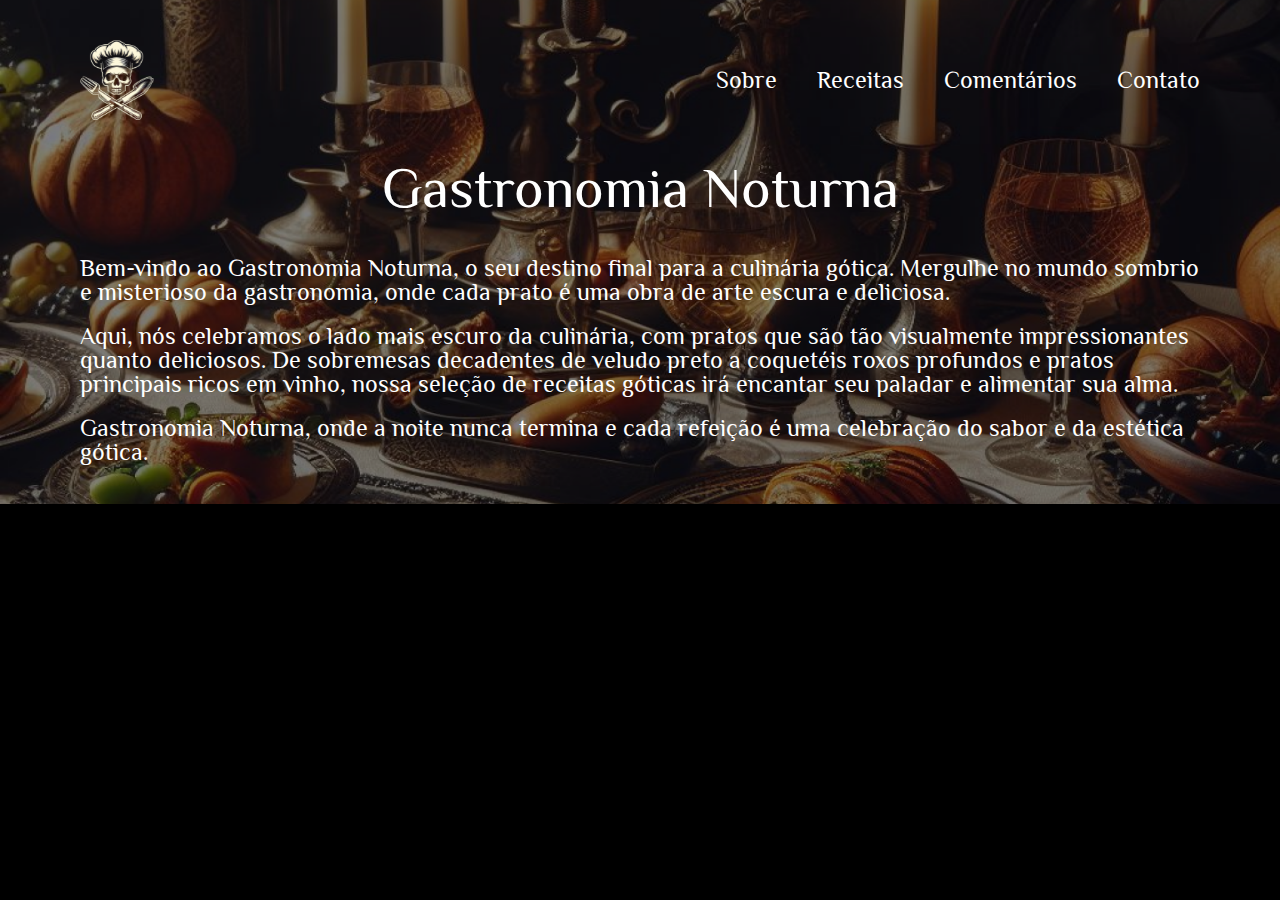
==== index.html @ 6b58239c "🐦‍⬛ Finished the header with responsive." ====
<!DOCTYPE html>
<html lang="pt-br">
<head>
    <link rel="stylesheet" href="./css/style.css">
    <link rel="shortcut icon" href="./img/logo.svg" type="image/x-icon">
    <link rel="preconnect" href="https://fonts.googleapis.com">
    <link rel="preconnect" href="https://fonts.gstatic.com" crossorigin>
    <link href="https://fonts.googleapis.com/css2?family=Philosopher:wght@400;700&family=Poiret+One&family=Poppins&display=swap" rel="stylesheet">
    <meta charset="UTF-8">
    <meta name="viewport" content="width=device-width, initial-scale=1.0">
    <title>Gastronomia Noturna</title>
</head>
<body>
    <header class="header-bg">
        <div class="container">
            <nav class="header">
                <a href="./">
                    <img src="./img/logo.svg" alt="Gastronomia Noturna">
                </a>
                <ul class="header-menu font-1-m color-00">
                    <li><a href="#about">Sobre</a></li>
                    <li><a href="#recipes">Receitas</a></li>
                    <li><a href="#comments">Comentários</a></li>
                    <li><a href="#contact">Contato</a></li>
                </ul>
            </nav>
            <div class="header-content">
                <h1 class="font-1-xl color-00">Gastronomia Noturna</h1>
                <p class="font-1-m color-00">Bem-vindo ao Gastronomia Noturna, o seu destino final para a culinária gótica. Mergulhe no mundo sombrio e misterioso da gastronomia, onde cada prato é uma obra de arte escura e deliciosa. </p>
                <p class="font-1-m color-00">Aqui, nós celebramos o lado mais escuro da culinária, com pratos que são tão visualmente impressionantes quanto deliciosos. De sobremesas decadentes de veludo preto a coquetéis roxos profundos e pratos principais ricos em vinho, nossa seleção de receitas góticas irá encantar seu paladar e alimentar sua alma.</p>
                <p class="font-1-m color-00">Gastronomia Noturna, onde a noite nunca termina e cada refeição é uma celebração do sabor e da estética gótica.</p>
            </div>
        </div>
    </header>
</body>
</html>
---- css/style.css ----
/* Estilos globais */

@import url(./global/global.css);
@import url(./global/header.css);
@import url(./global/footer.css);

/* Estilos de cor, tipografia e componentes */

@import url(./utilities/colors.css);
@import url(./utilities/components.css);
@import url(./utilities/typography.css);

/* Página interna de receitas */

@import url(./recipes/recipe-internal.css);
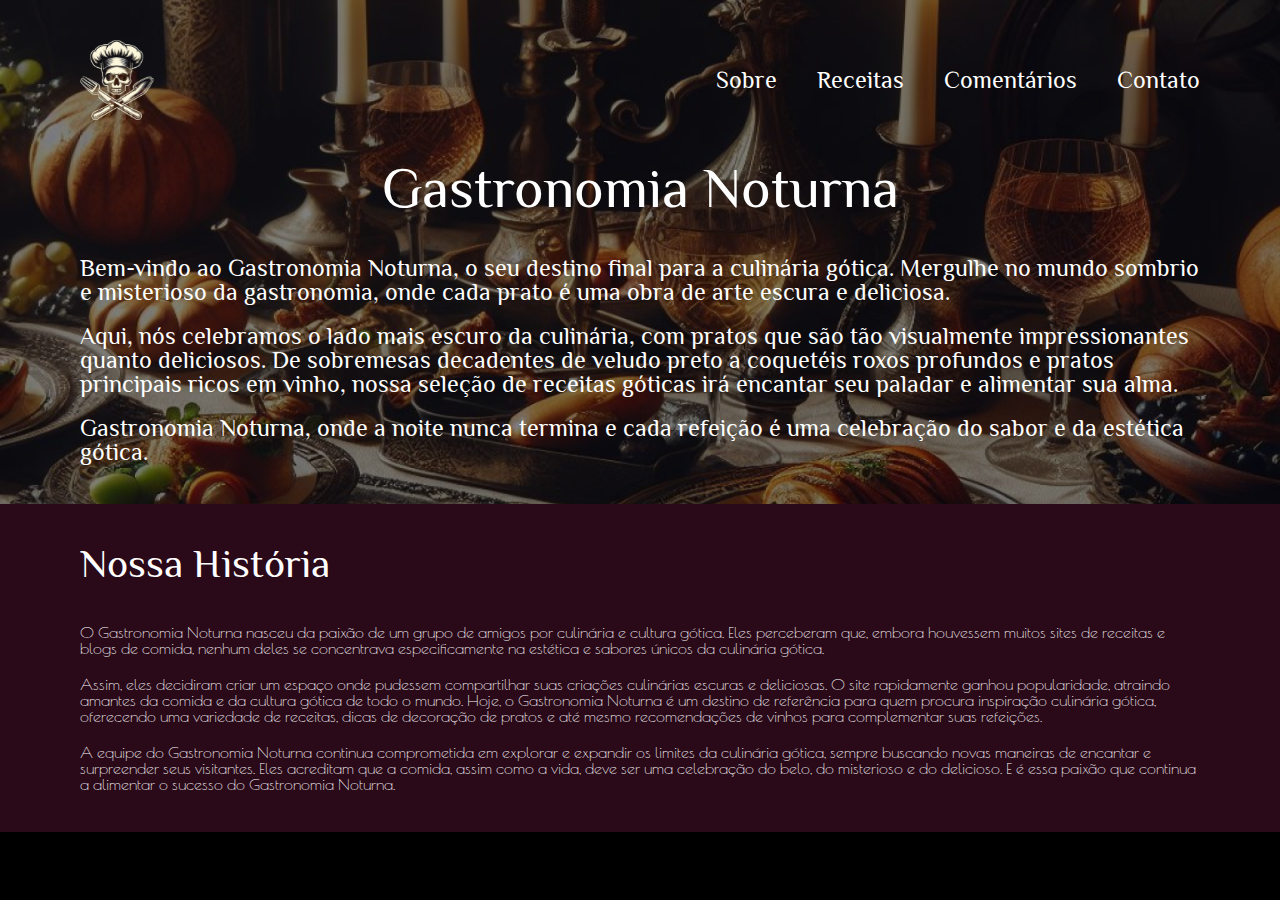
==== commit 215053ba: "🐦‍⬛ Finished the About session with responsive CSS." ====
--- a/index.html
+++ b/index.html
@@ -32,5 +32,15 @@
             </div>
         </div>
     </header>
+    <main>
+        <section class="about-bg">
+            <div class="about container">
+                <h2 class="font-1-l color-00">Nossa História</h2>
+                <p class="font-2-s color-00">O Gastronomia Noturna nasceu da paixão de um grupo de amigos por culinária e cultura gótica. Eles perceberam que, embora houvessem muitos sites de receitas e blogs de comida, nenhum deles se concentrava especificamente na estética e sabores únicos da culinária gótica.</p>
+                <p class="font-2-s color-00">Assim, eles decidiram criar um espaço onde pudessem compartilhar suas criações culinárias escuras e deliciosas. O site rapidamente ganhou popularidade, atraindo amantes da comida e da cultura gótica de todo o mundo. Hoje, o Gastronomia Noturna é um destino de referência para quem procura inspiração culinária gótica, oferecendo uma variedade de receitas, dicas de decoração de pratos e até mesmo recomendações de vinhos para complementar suas refeições.</p>
+                <p class="font-2-s color-00">A equipe do Gastronomia Noturna continua comprometida em explorar e expandir os limites da culinária gótica, sempre buscando novas maneiras de encantar e surpreender seus visitantes. Eles acreditam que a comida, assim como a vida, deve ser uma celebração do belo, do misterioso e do delicioso. E é essa paixão que continua a alimentar o sucesso do Gastronomia Noturna.</p>
+            </div>
+        </section>
+    </main>
 </body>
 </html>--- a/css/style.css
+++ b/css/style.css
@@ -10,6 +10,10 @@
 @import url(./utilities/components.css);
 @import url(./utilities/typography.css);
 
+/* Home */
+
+@import url(./home/about.css);
+
 /* Página interna de receitas */
 
 @import url(./recipes/recipe-internal.css);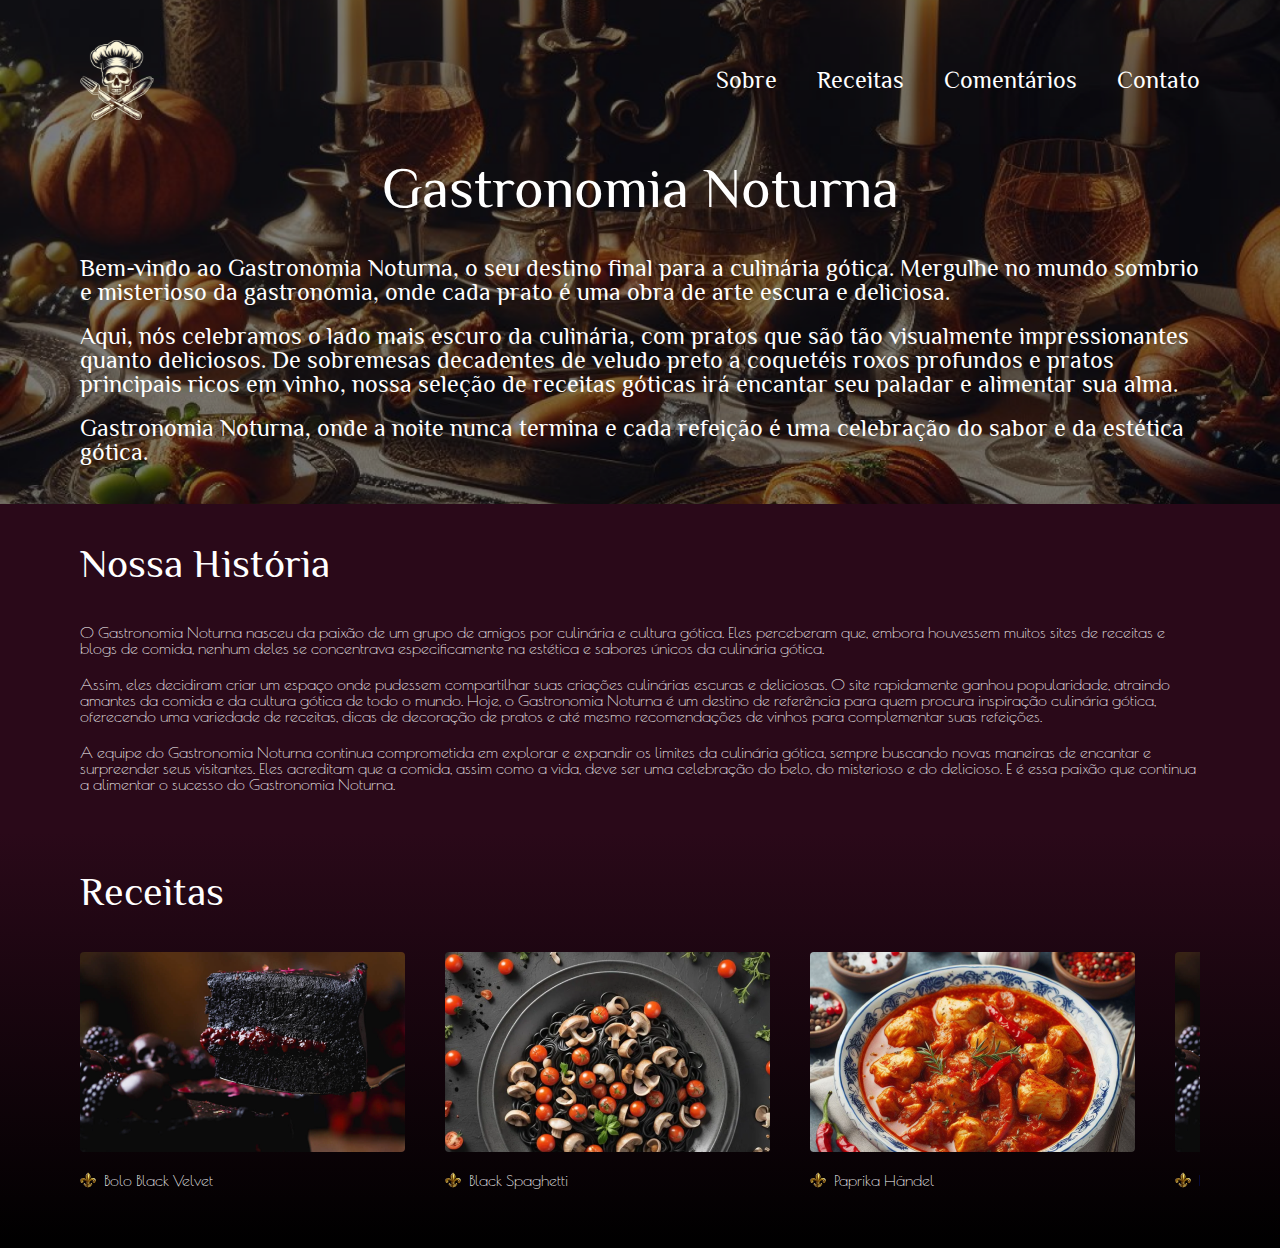
==== commit ccb6b100: "🐦‍⬛ Finished the Recipes  session with responsive CSS." ====
--- a/index.html
+++ b/index.html
@@ -41,6 +41,49 @@
                 <p class="font-2-s color-00">A equipe do Gastronomia Noturna continua comprometida em explorar e expandir os limites da culinária gótica, sempre buscando novas maneiras de encantar e surpreender seus visitantes. Eles acreditam que a comida, assim como a vida, deve ser uma celebração do belo, do misterioso e do delicioso. E é essa paixão que continua a alimentar o sucesso do Gastronomia Noturna.</p>
             </div>
         </section>
+        <section class="recipes-bg">
+            <div class="recipes container">
+                <h2 class="font-1-l color-00">Receitas</h2>
+                <div class="recipes-carousel">
+                    <a href="./black-velvet">
+                        <figure>
+                            <img src="./img/black-velvet.png" alt="bolo black velvet">
+                        </figure>
+                        <h3 class="font-2-s color-00">Bolo Black Velvet</h3>
+                    </a>
+                    <a href="./black-velvet">
+                        <figure>
+                            <img src="./img/black-spaghetti.png" alt="black spaghetti">
+                        </figure>
+                        <h3 class="font-2-s color-00">Black Spaghetti</h3>
+                    </a>
+                    <a href="./black-velvet">
+                        <figure>
+                            <img src="./img/paprika-handel.png" alt="paprika händel">
+                        </figure>
+                        <h3 class="font-2-s color-00">Paprika Händel</h3>
+                    </a>
+                    <a href="./black-velvet">
+                        <figure>
+                            <img src="./img/black-velvet.png" alt="bolo black velvet">
+                        </figure>
+                        <h3 class="font-2-s color-00">Bolo Black Velvet</h3>
+                    </a>
+                    <a href="./black-velvet">
+                        <figure>
+                            <img src="./img/black-spaghetti.png" alt="black spaghetti">
+                        </figure>
+                        <h3 class="font-2-s color-00">Black Spaghetti</h3>
+                    </a>
+                    <a href="./black-velvet">
+                        <figure>
+                            <img src="./img/paprika-handel.png" alt="paprika händel">
+                        </figure>
+                        <h3 class="font-2-s color-00">Paprika Händel</h3>
+                    </a>
+                </div>
+            </div>
+        </section>
     </main>
 </body>
 </html>--- a/css/style.css
+++ b/css/style.css
@@ -13,6 +13,7 @@
 /* Home */
 
 @import url(./home/about.css);
+@import url(./home/recipes.css);
 
 /* Página interna de receitas */
 
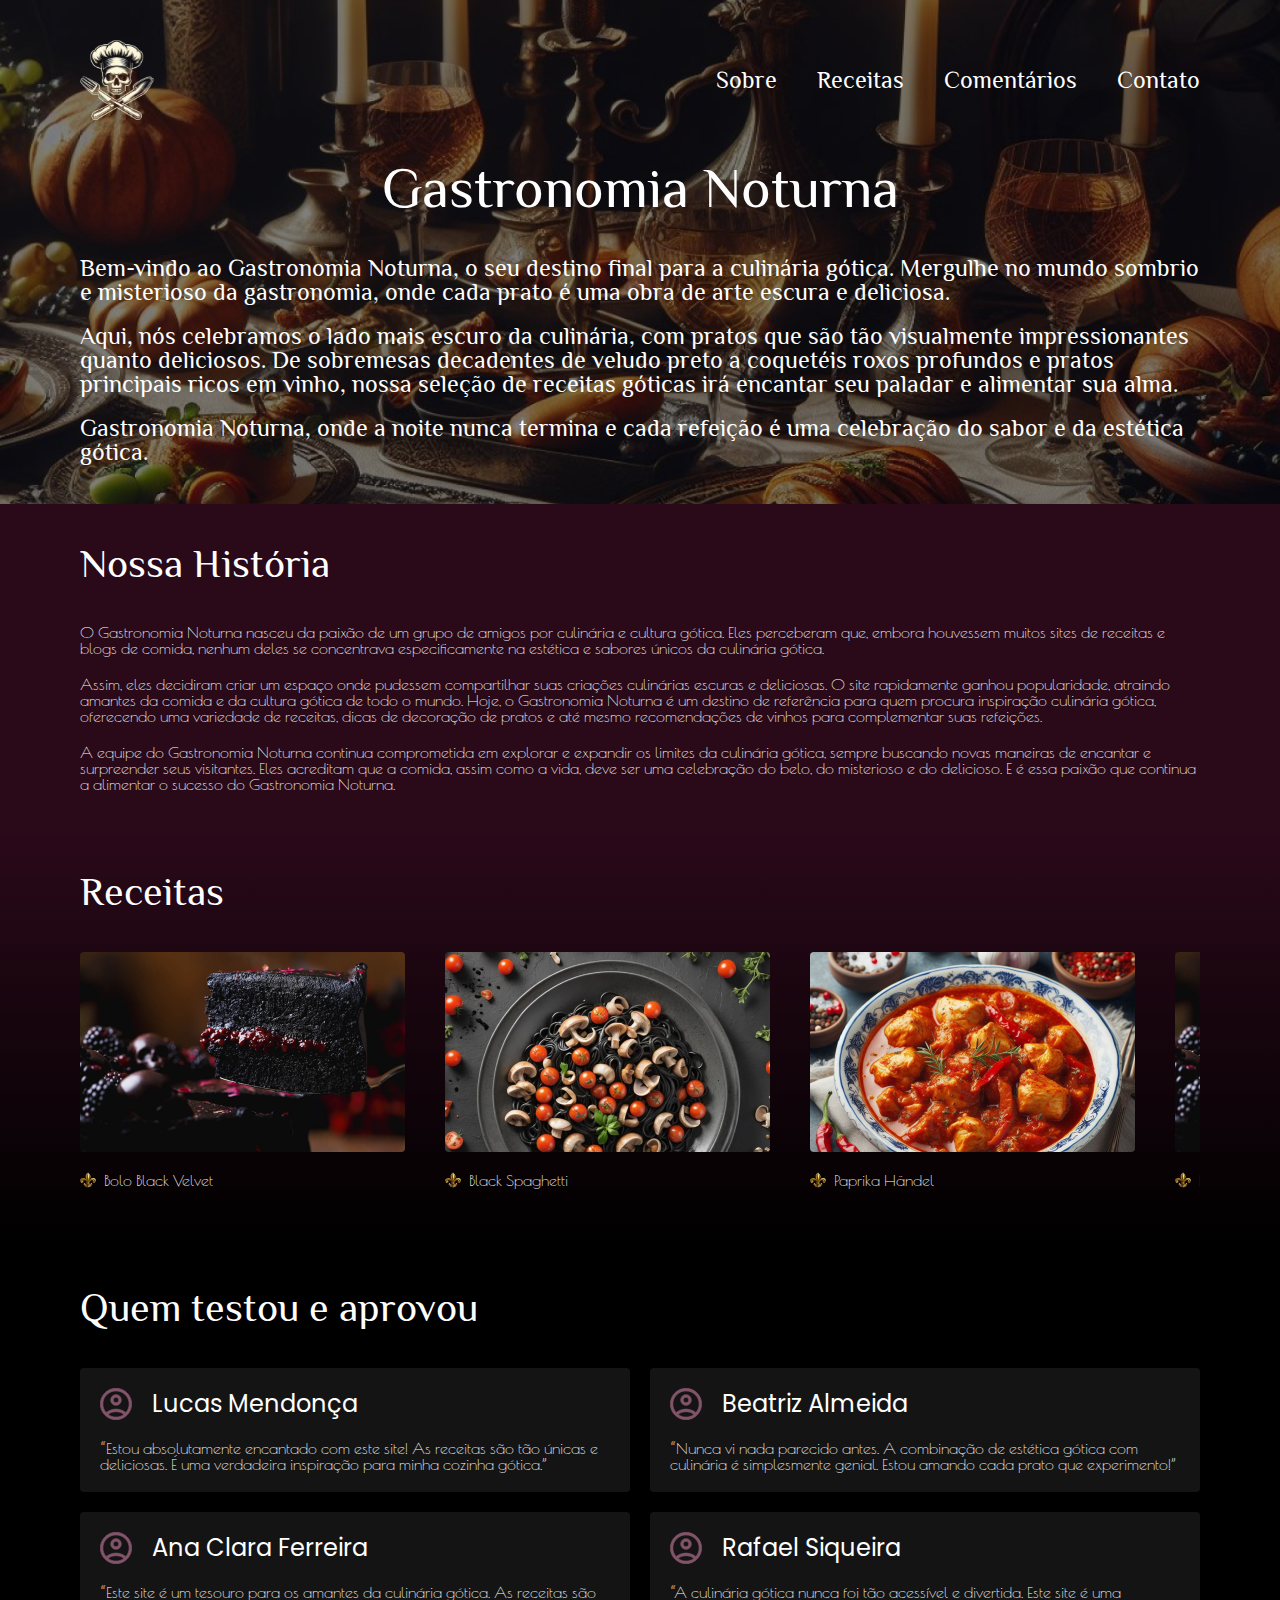
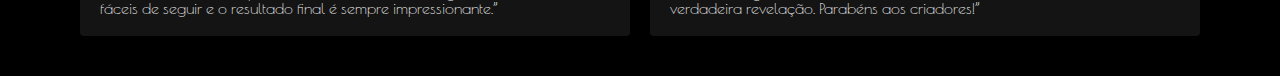
==== commit 730f7b1c: "🐦‍⬛ Finished the Comments  session with responsive CSS." ====
--- a/index.html
+++ b/index.html
@@ -84,6 +84,33 @@
                 </div>
             </div>
         </section>
+        <section class="comments-bg">
+            <div class="comments container">
+                <h2 class="font-1-l color-00">Quem testou e aprovou</h2>
+                <div class="comments-content">
+                    <div class="comments-card">
+                        <img src="./img/icons/dec-2.svg" alt="profile">
+                        <h4 class="font-3-m color-00">Lucas Mendonça</h4>
+                        <p class="font-2-s color-00">“Estou absolutamente encantado com este site! As receitas são tão únicas e deliciosas. É uma verdadeira inspiração para minha cozinha gótica.”</p>
+                    </div>
+                    <div class="comments-card">
+                        <img src="./img/icons/dec-2.svg" alt="profile">
+                        <h4 class="font-3-m color-00">Beatriz Almeida</h4>
+                        <p class="font-2-s color-00">“Nunca vi nada parecido antes. A combinação de estética gótica com culinária é simplesmente genial. Estou amando cada prato que experimento!”</p>
+                    </div>
+                    <div class="comments-card">
+                        <img src="./img/icons/dec-2.svg" alt="profile">
+                        <h4 class="font-3-m color-00">Ana Clara Ferreira</h4>
+                        <p class="font-2-s color-00">“Este site é um tesouro para os amantes da culinária gótica. As receitas são fáceis de seguir e o resultado final é sempre impressionante.”</p>
+                    </div>
+                    <div class="comments-card">
+                        <img src="./img/icons/dec-2.svg" alt="profile">
+                        <h4 class="font-3-m color-00">Rafael Siqueira</h4>
+                        <p class="font-2-s color-00">“A culinária gótica nunca foi tão acessível e divertida. Este site é uma verdadeira revelação. Parabéns aos criadores!”</p>
+                    </div>
+                </div>
+            </div>
+        </section>
     </main>
 </body>
 </html>--- a/css/style.css
+++ b/css/style.css
@@ -14,6 +14,7 @@
 
 @import url(./home/about.css);
 @import url(./home/recipes.css);
+@import url(./home/comments.css);
 
 /* Página interna de receitas */
 
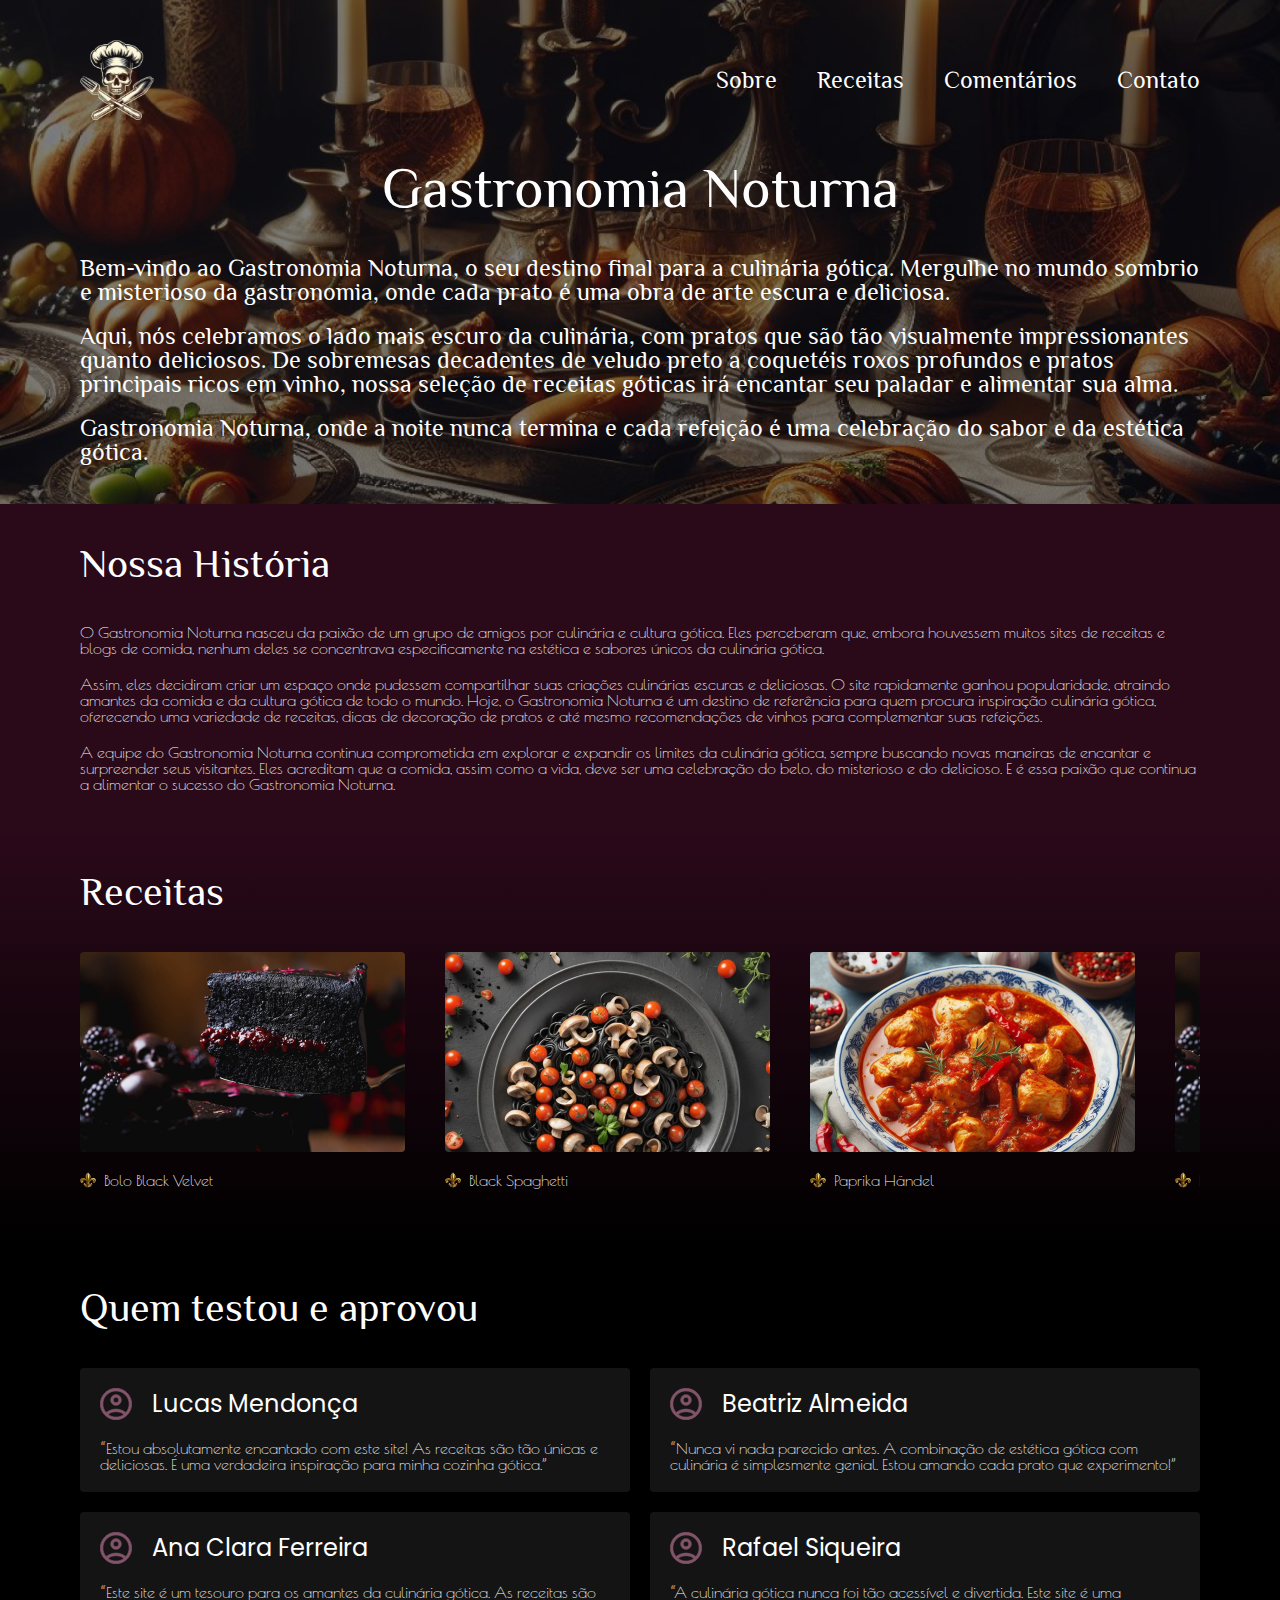
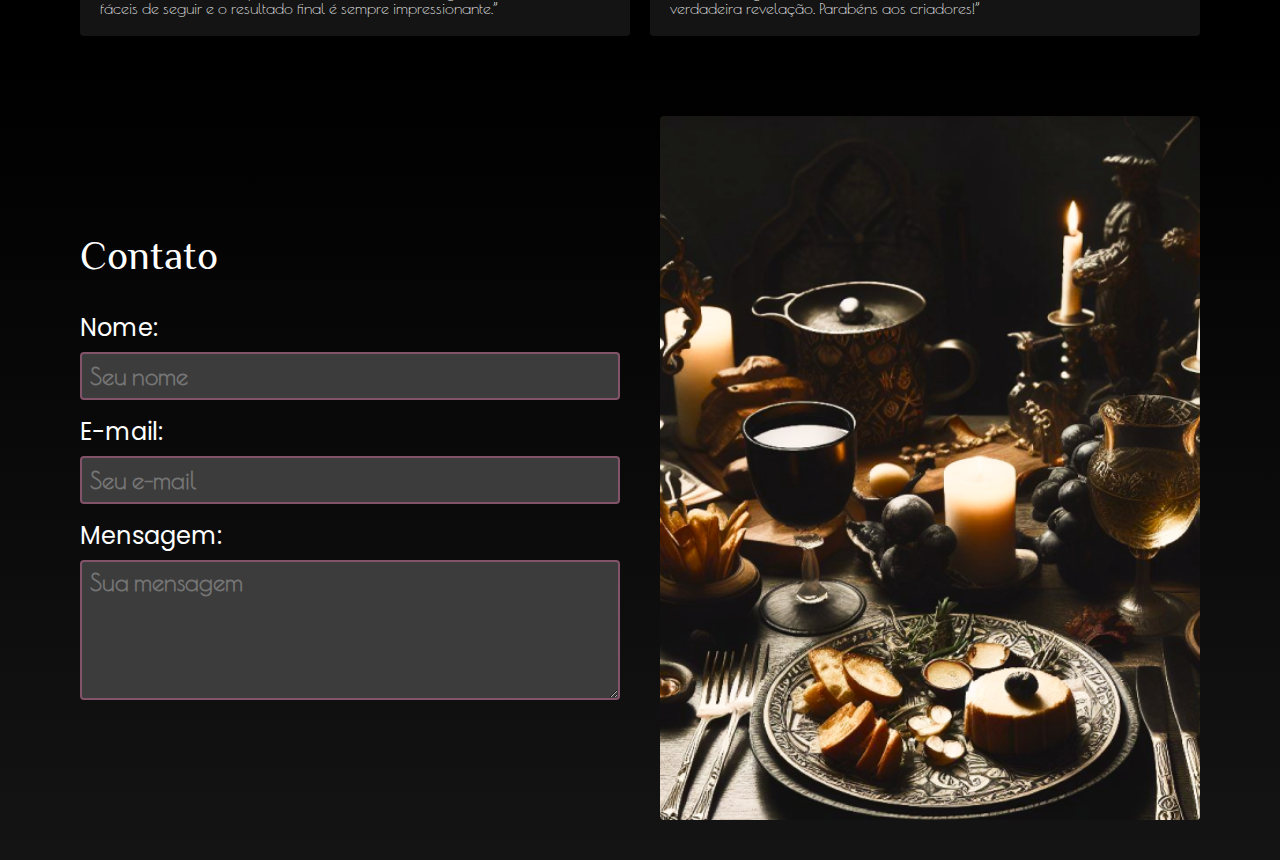
==== commit 52b053ad: "🐦‍⬛ Finished the Contact  session with responsive CSS." ====
--- a/index.html
+++ b/index.html
@@ -34,7 +34,7 @@
     </header>
     <main>
         <section class="about-bg">
-            <div class="about container">
+            <div class="about container" id="about">
                 <h2 class="font-1-l color-00">Nossa História</h2>
                 <p class="font-2-s color-00">O Gastronomia Noturna nasceu da paixão de um grupo de amigos por culinária e cultura gótica. Eles perceberam que, embora houvessem muitos sites de receitas e blogs de comida, nenhum deles se concentrava especificamente na estética e sabores únicos da culinária gótica.</p>
                 <p class="font-2-s color-00">Assim, eles decidiram criar um espaço onde pudessem compartilhar suas criações culinárias escuras e deliciosas. O site rapidamente ganhou popularidade, atraindo amantes da comida e da cultura gótica de todo o mundo. Hoje, o Gastronomia Noturna é um destino de referência para quem procura inspiração culinária gótica, oferecendo uma variedade de receitas, dicas de decoração de pratos e até mesmo recomendações de vinhos para complementar suas refeições.</p>
@@ -42,7 +42,7 @@
             </div>
         </section>
         <section class="recipes-bg">
-            <div class="recipes container">
+            <div class="recipes container" id="recipes">
                 <h2 class="font-1-l color-00">Receitas</h2>
                 <div class="recipes-carousel">
                     <a href="./black-velvet">
@@ -85,7 +85,7 @@
             </div>
         </section>
         <section class="comments-bg">
-            <div class="comments container">
+            <div class="comments container" id="comments">
                 <h2 class="font-1-l color-00">Quem testou e aprovou</h2>
                 <div class="comments-content">
                     <div class="comments-card">
@@ -111,6 +111,28 @@
                 </div>
             </div>
         </section>
+        <section class="contact-bg">
+            <div class="contact container" id="contact">
+                <form action="./" class="contact-form color-00">
+                    <h2 class="font-1-l">Contato</h2>
+                    <div>
+                        <label for="name" class="font-3-m color-00">Nome:</label>
+                        <input type="text" id="name" placeholder="Seu nome" class="font-2-mb">
+                    </div>
+                    <div>
+                        <label for="email" class="font-3-m color-00">E-mail:</label>
+                        <input type="email" id="email" placeholder="Seu e-mail" class="font-2-mb">
+                    </div>
+                    <div>
+                        <label for="message" class="font-3-m color-00">Mensagem:</label>
+                        <textarea rows="5" id="message" placeholder="Sua mensagem" class="font-2-mb"></textarea>
+                    </div>
+                </form>
+                <div class="contact-img">
+                    <img src="./img/contact-img.png" alt="">
+                </div>
+            </div>
+        </section>
     </main>
 </body>
 </html>--- a/css/style.css
+++ b/css/style.css
@@ -15,6 +15,8 @@
 @import url(./home/about.css);
 @import url(./home/recipes.css);
 @import url(./home/comments.css);
+@import url(./home/contact.css);
+
 
 /* Página interna de receitas */
 
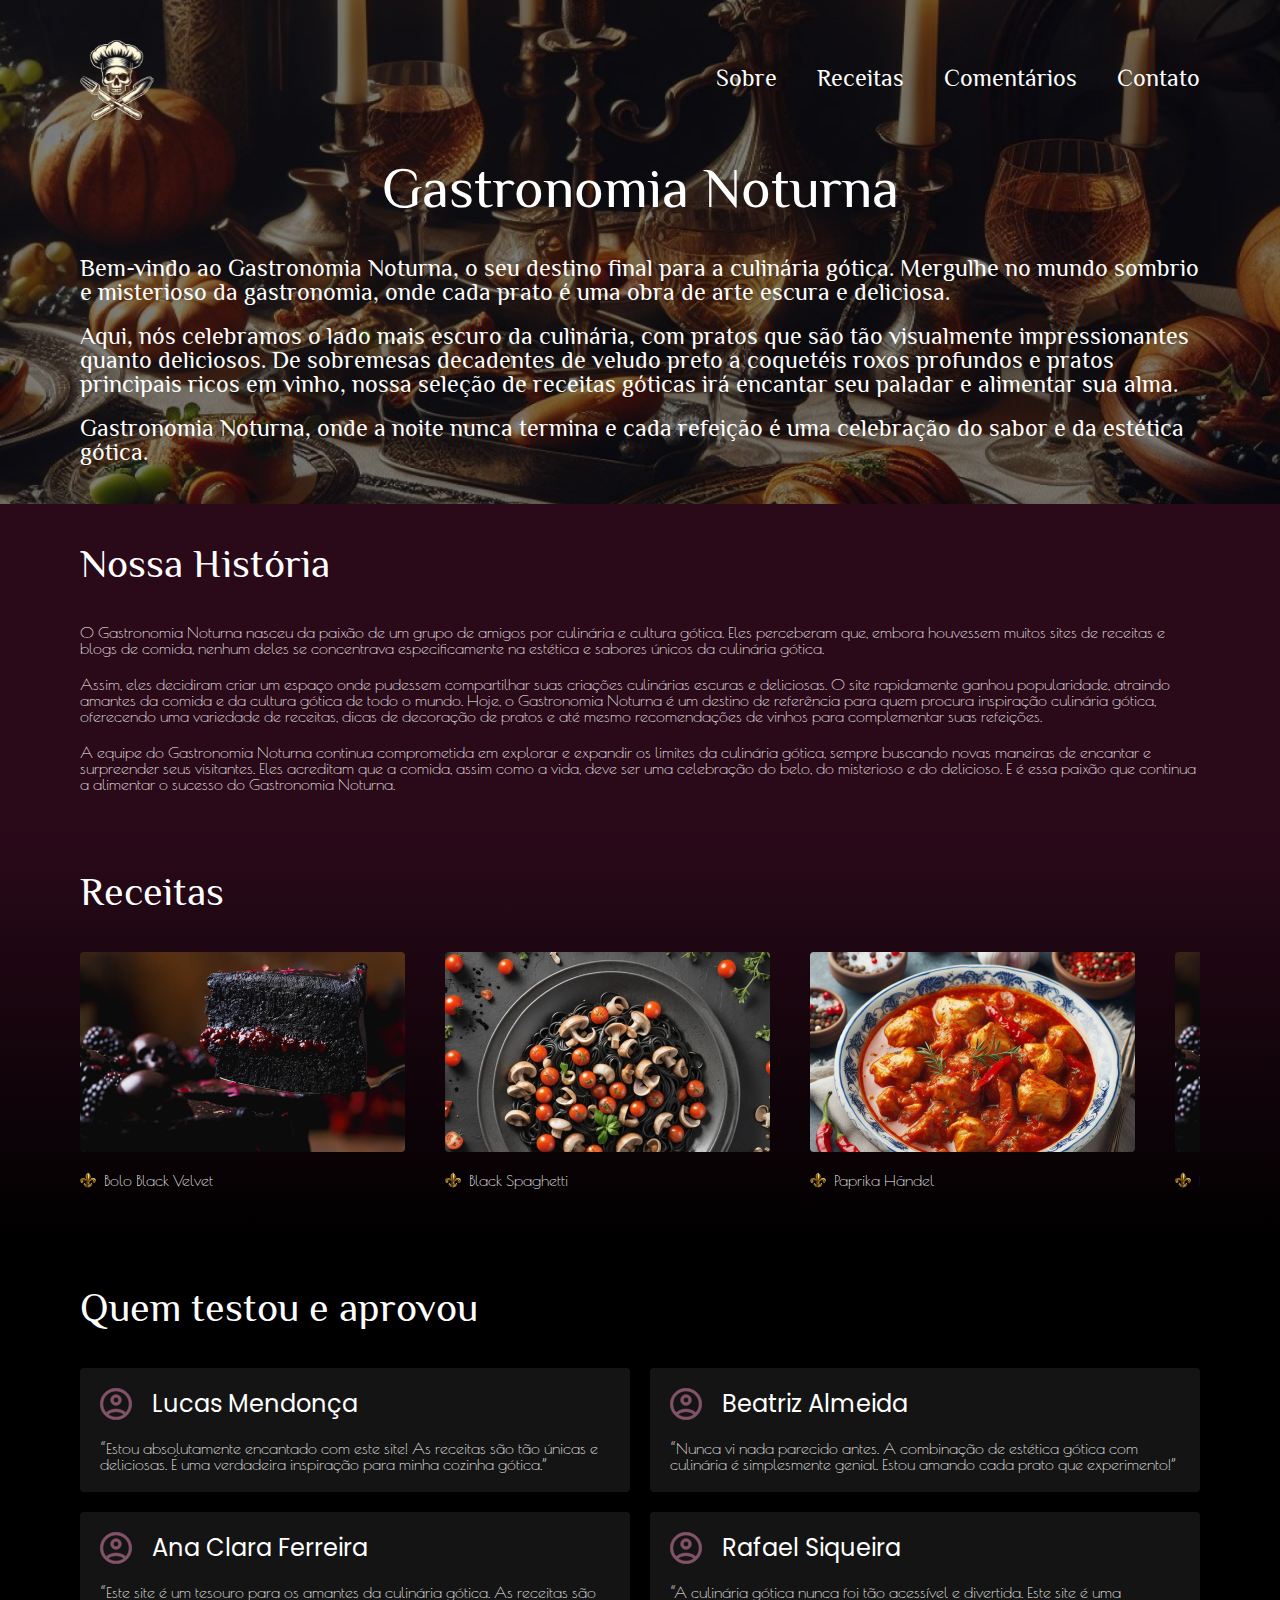
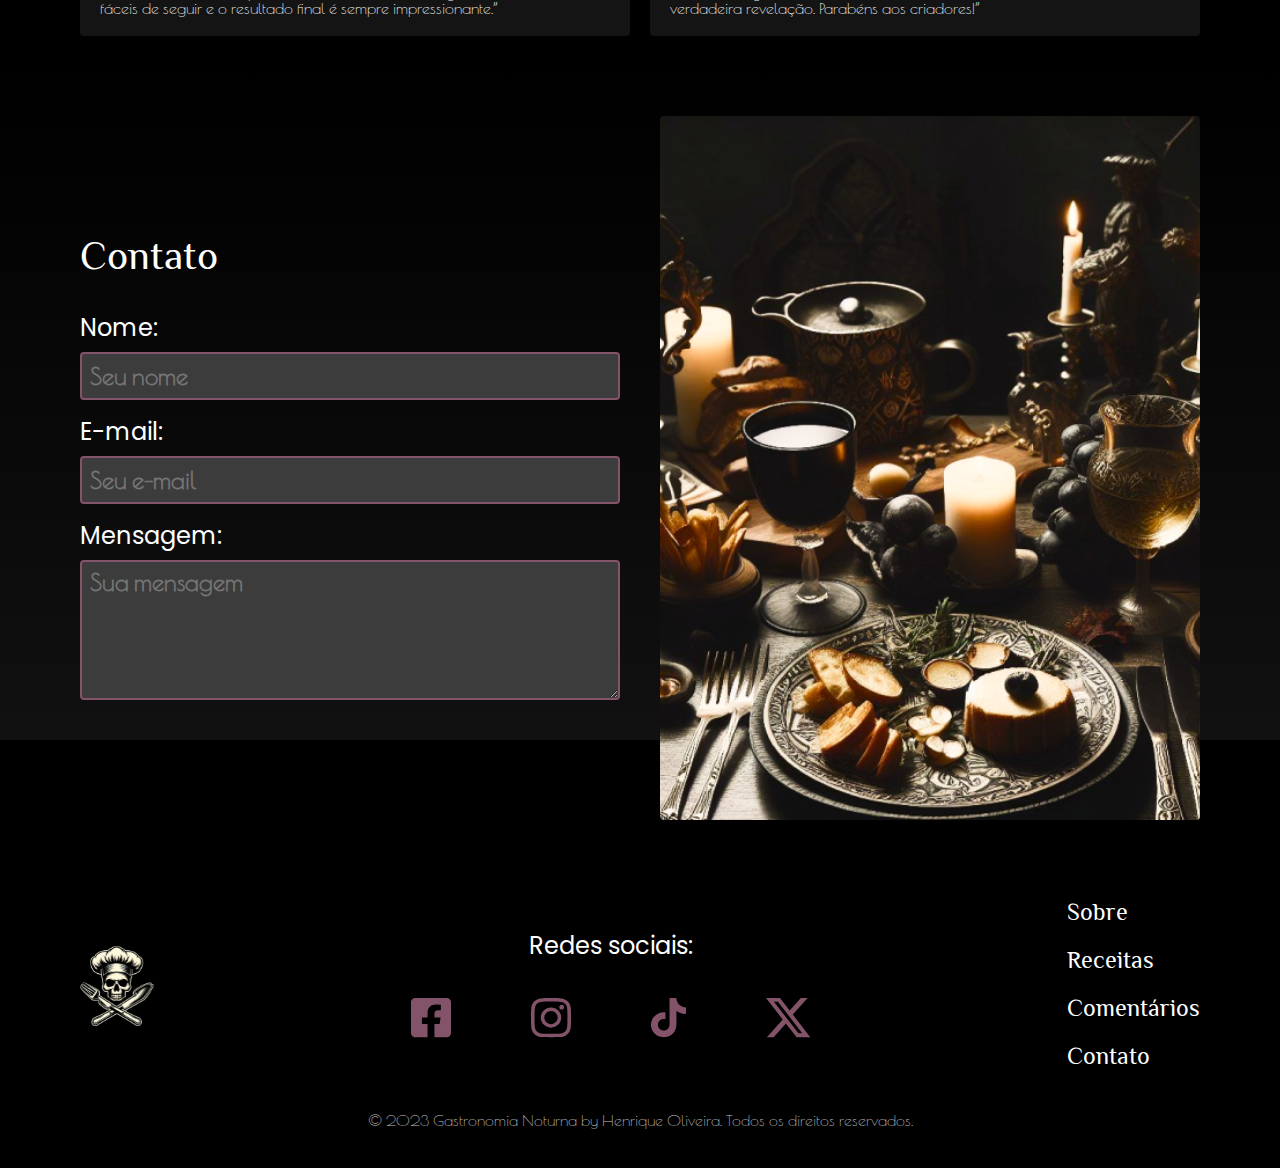
==== commit 0651d727: "🐦‍⬛ Added some styles to the Contact section. Finished the Footer with responsive CSS." ====
--- a/index.html
+++ b/index.html
@@ -117,15 +117,15 @@
                     <h2 class="font-1-l">Contato</h2>
                     <div>
                         <label for="name" class="font-3-m color-00">Nome:</label>
-                        <input type="text" id="name" placeholder="Seu nome" class="font-2-mb">
+                        <input type="text" id="name" placeholder="Seu nome" class="font-2-m">
                     </div>
                     <div>
                         <label for="email" class="font-3-m color-00">E-mail:</label>
-                        <input type="email" id="email" placeholder="Seu e-mail" class="font-2-mb">
+                        <input type="email" id="email" placeholder="Seu e-mail" class="font-2-m">
                     </div>
                     <div>
                         <label for="message" class="font-3-m color-00">Mensagem:</label>
-                        <textarea rows="5" id="message" placeholder="Sua mensagem" class="font-2-mb"></textarea>
+                        <textarea rows="5" id="message" placeholder="Sua mensagem" class="font-2-m color-00"></textarea>
                     </div>
                 </form>
                 <div class="contact-img">
@@ -134,5 +134,29 @@
             </div>
         </section>
     </main>
+    <footer class="footer-bg">
+        <div class="footer container">
+            <a href="./">
+                <img src="./img/logo.svg" alt="">
+            </a>
+            <div class="footer-social">
+                <h2 class="font-3-m color-00">Redes sociais:</h2>
+                <div class="footer-nav">
+                    <a href=""><img src="./img/icons/facebook.svg" alt="facebook"></a>
+                    <a href=""><img src="./img/icons/instagram.svg" alt="instagram"></a>
+                    <a href=""><img src="./img/icons/tiktok.svg" alt="tiktok"></a>
+                    <a href=""><img src="./img/icons/twitter.svg" alt="twitter"></a>
+                </div>
+            </div>
+            <ul class="footer-menu font-1-m color-00">
+                <li><a href="#about">Sobre</a></li>
+                <li><a href="#recipes">Receitas</a></li>
+                <li><a href="#comments">Comentários</a></li>
+                <li><a href="#contact">Contato</a></li>
+            </ul>
+
+        </div>
+        <p class="font-2-s color-00">© 2023 Gastronomia Noturna by Henrique Oliveira. Todos os direitos reservados.</p>
+    </footer>
 </body>
 </html>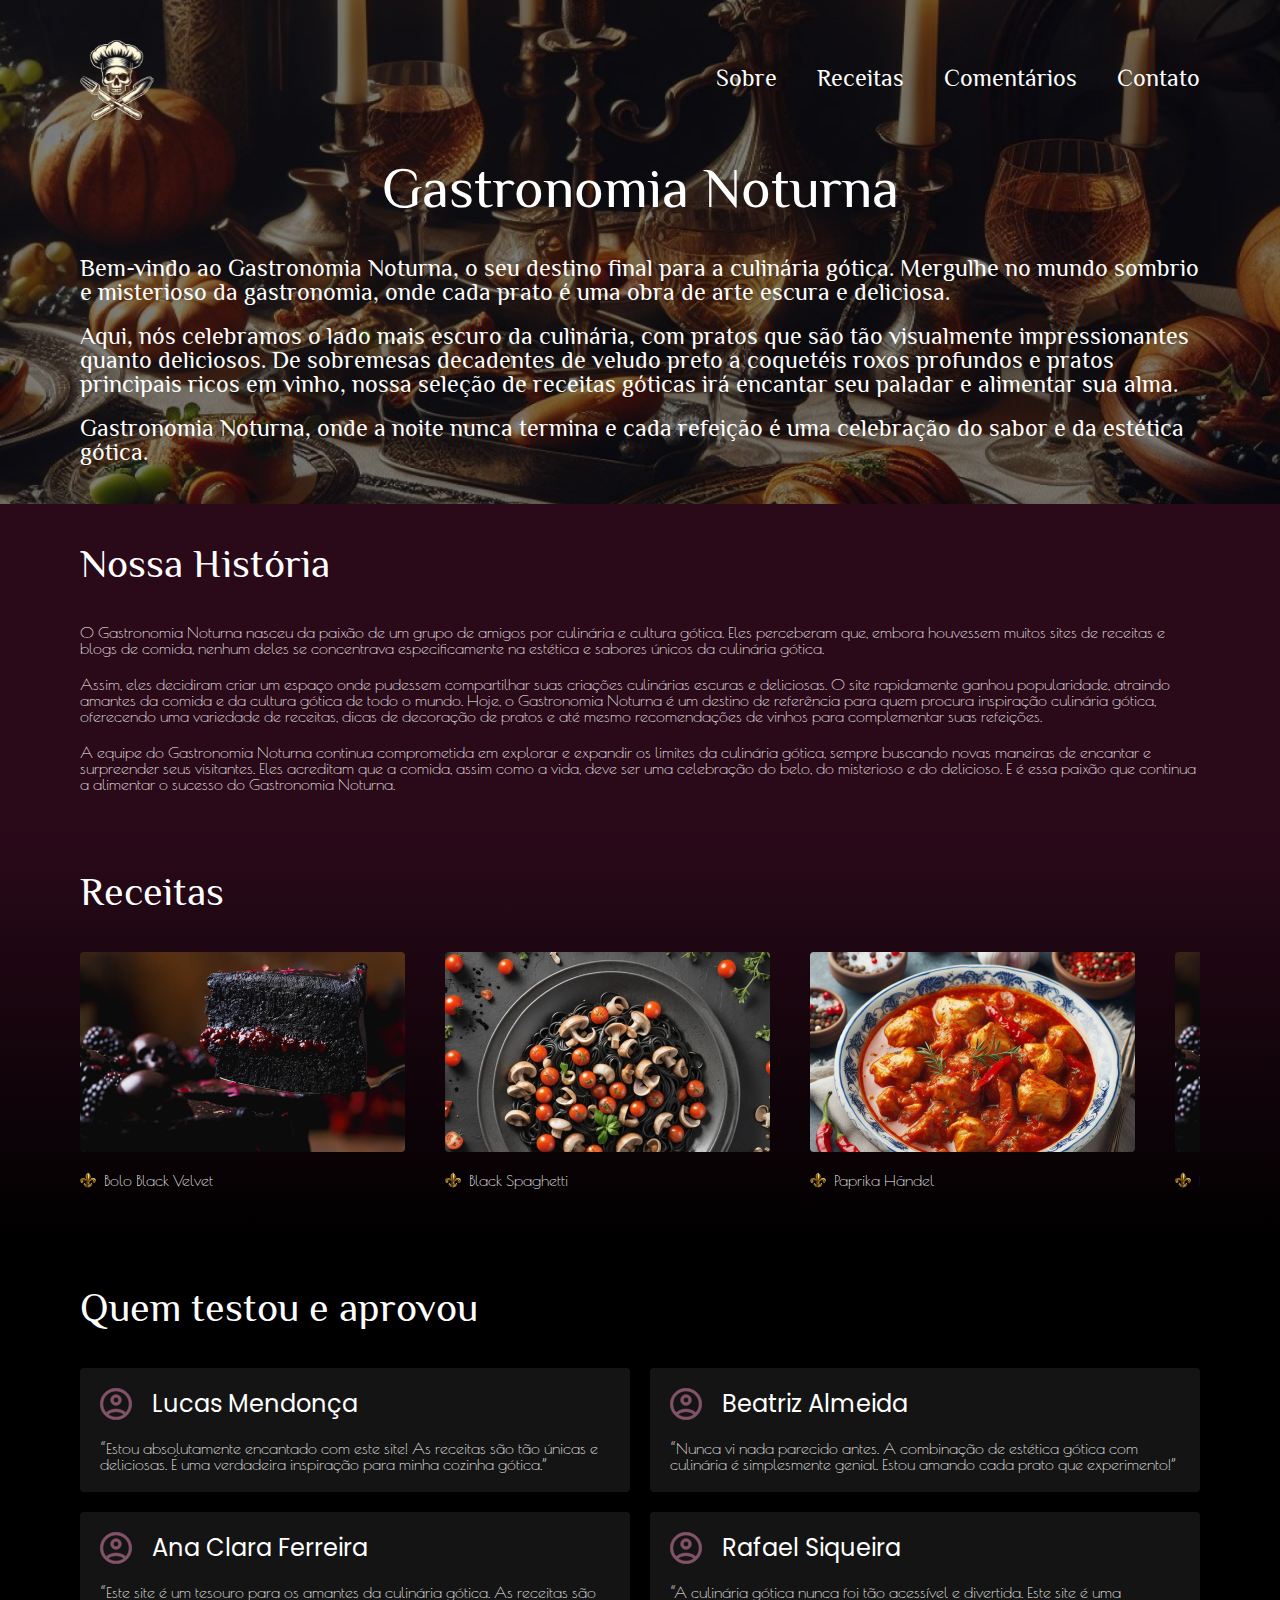
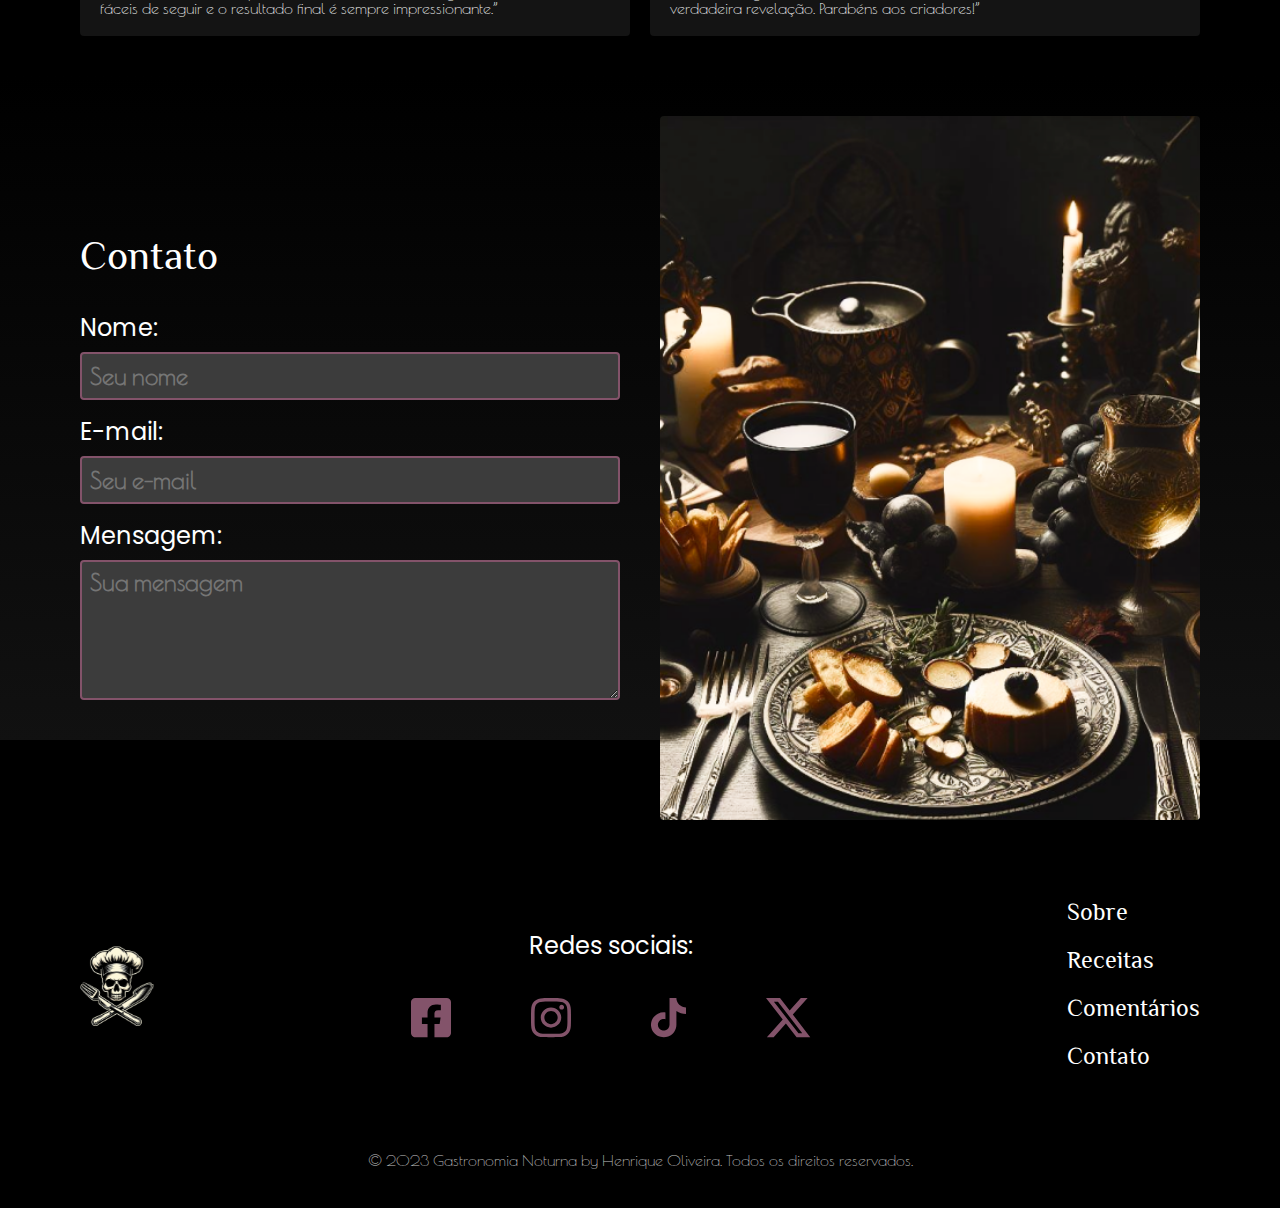
==== commit 180b0411: "🐦‍⬛ Started the Recipes Internal page." ====
--- a/index.html
+++ b/index.html
@@ -45,7 +45,7 @@
             <div class="recipes container" id="recipes">
                 <h2 class="font-1-l color-00">Receitas</h2>
                 <div class="recipes-carousel">
-                    <a href="./black-velvet">
+                    <a href="./recipes/black-velvet.html">
                         <figure>
                             <img src="./img/black-velvet.png" alt="bolo black velvet">
                         </figure>
@@ -154,9 +154,8 @@
                 <li><a href="#comments">Comentários</a></li>
                 <li><a href="#contact">Contato</a></li>
             </ul>
-
         </div>
-        <p class="font-2-s color-00">© 2023 Gastronomia Noturna by Henrique Oliveira. Todos os direitos reservados.</p>
+        <p class="font-2-s color-00 container">© 2023 Gastronomia Noturna by Henrique Oliveira. Todos os direitos reservados.</p>
     </footer>
 </body>
 </html>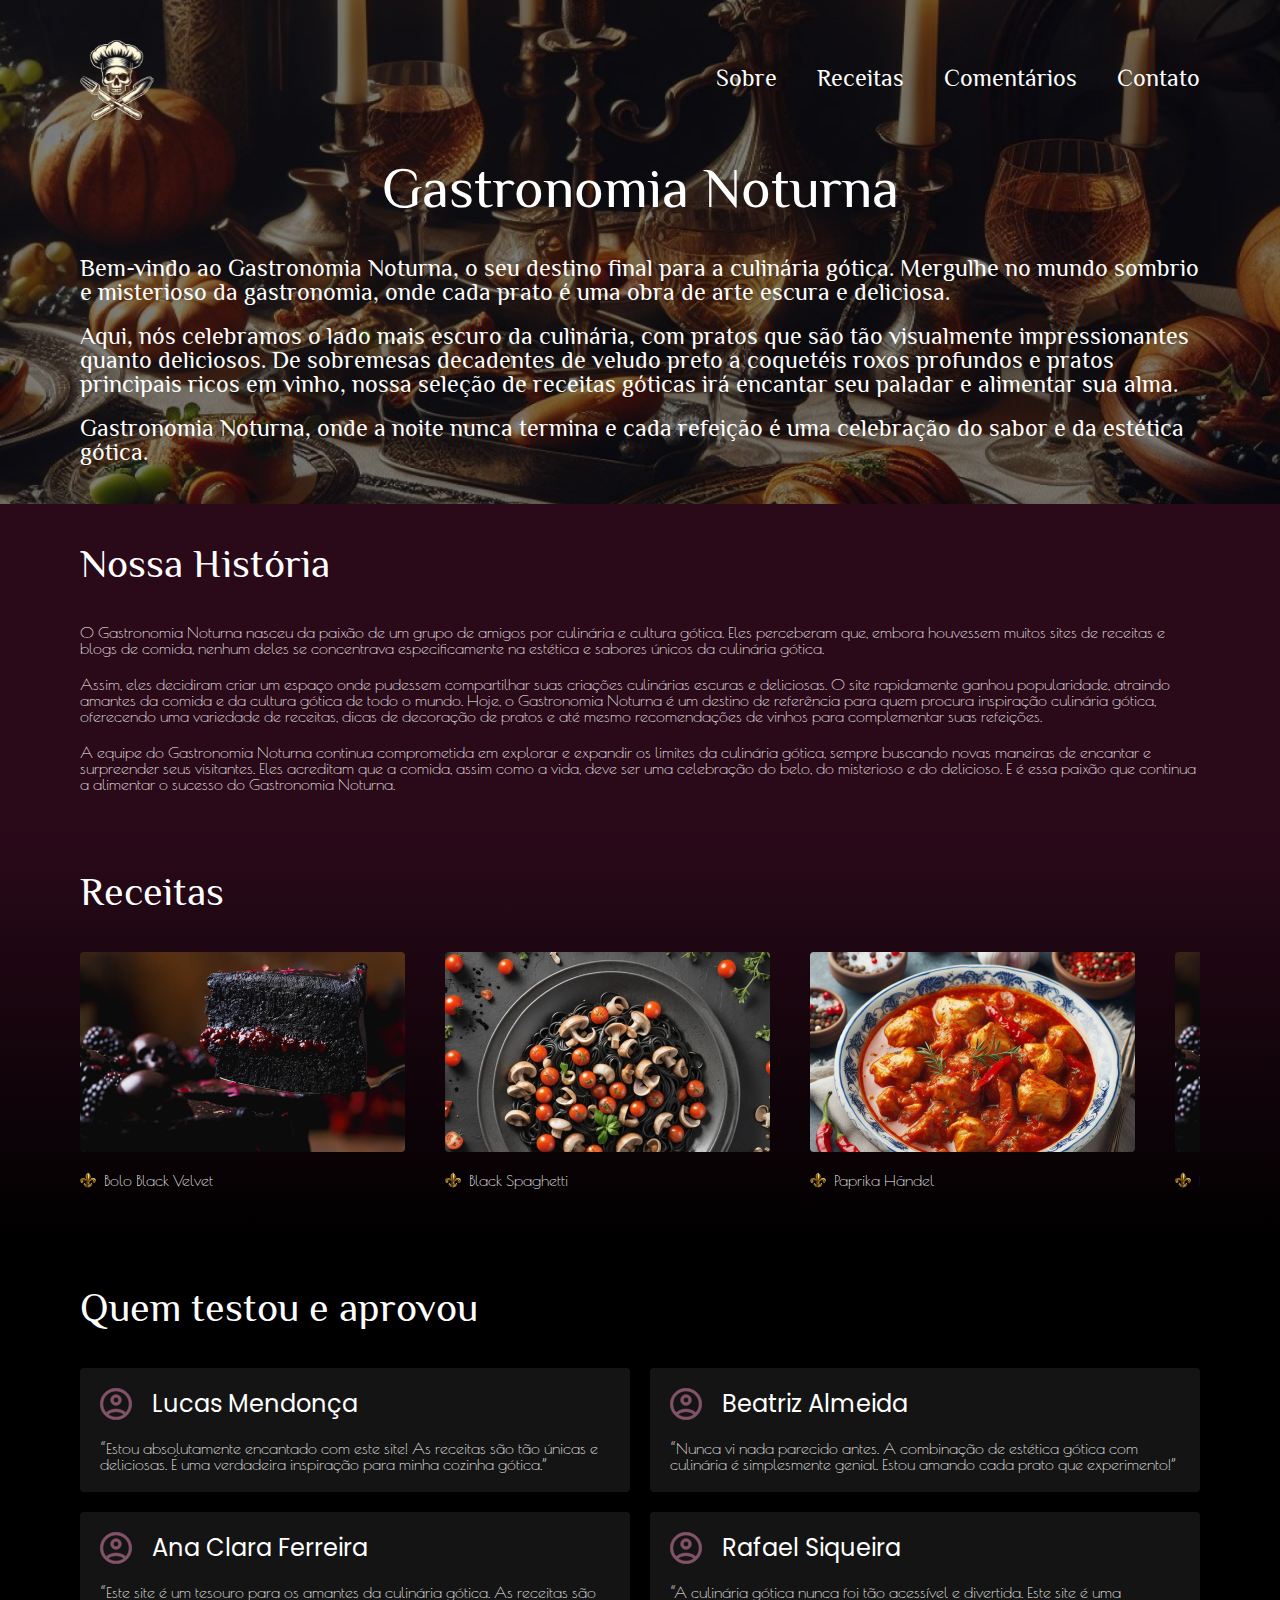
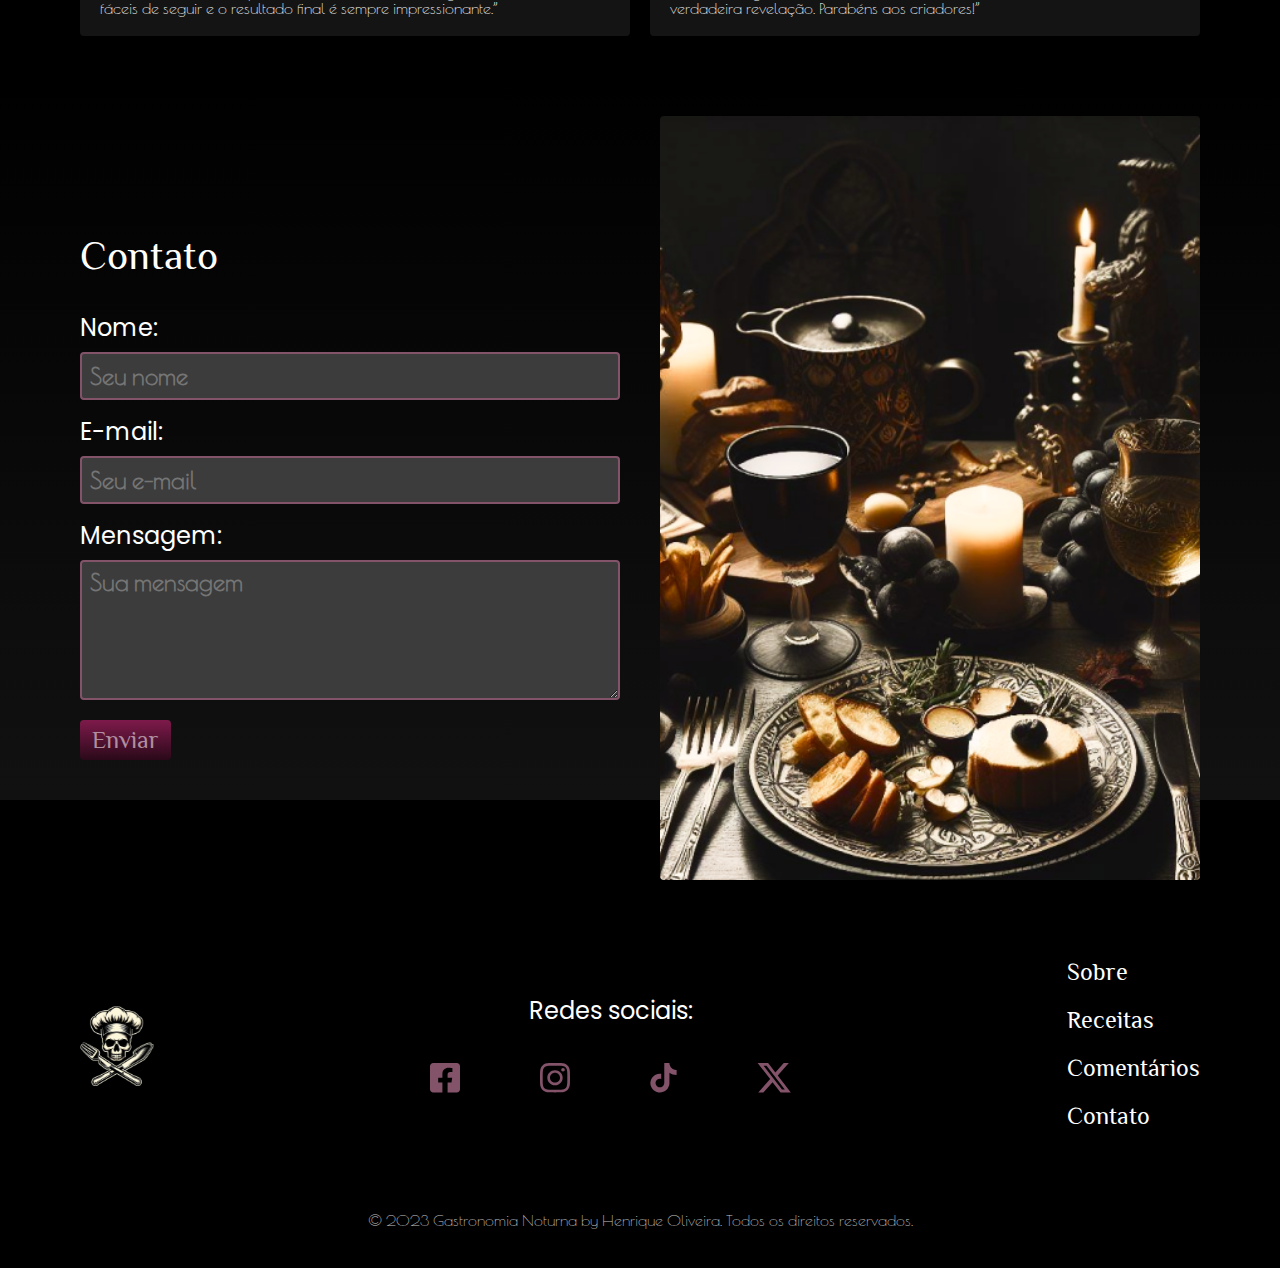
==== commit dbd2e4ba: "🐦‍⬛ Finished the Recipes Internal page." ====
--- a/index.html
+++ b/index.html
@@ -127,6 +127,7 @@
                         <label for="message" class="font-3-m color-00">Mensagem:</label>
                         <textarea rows="5" id="message" placeholder="Sua mensagem" class="font-2-m color-00"></textarea>
                     </div>
+                    <button href="" class="button color-p05 font-1-m">Enviar</button>
                 </form>
                 <div class="contact-img">
                     <img src="./img/contact-img.png" alt="">
